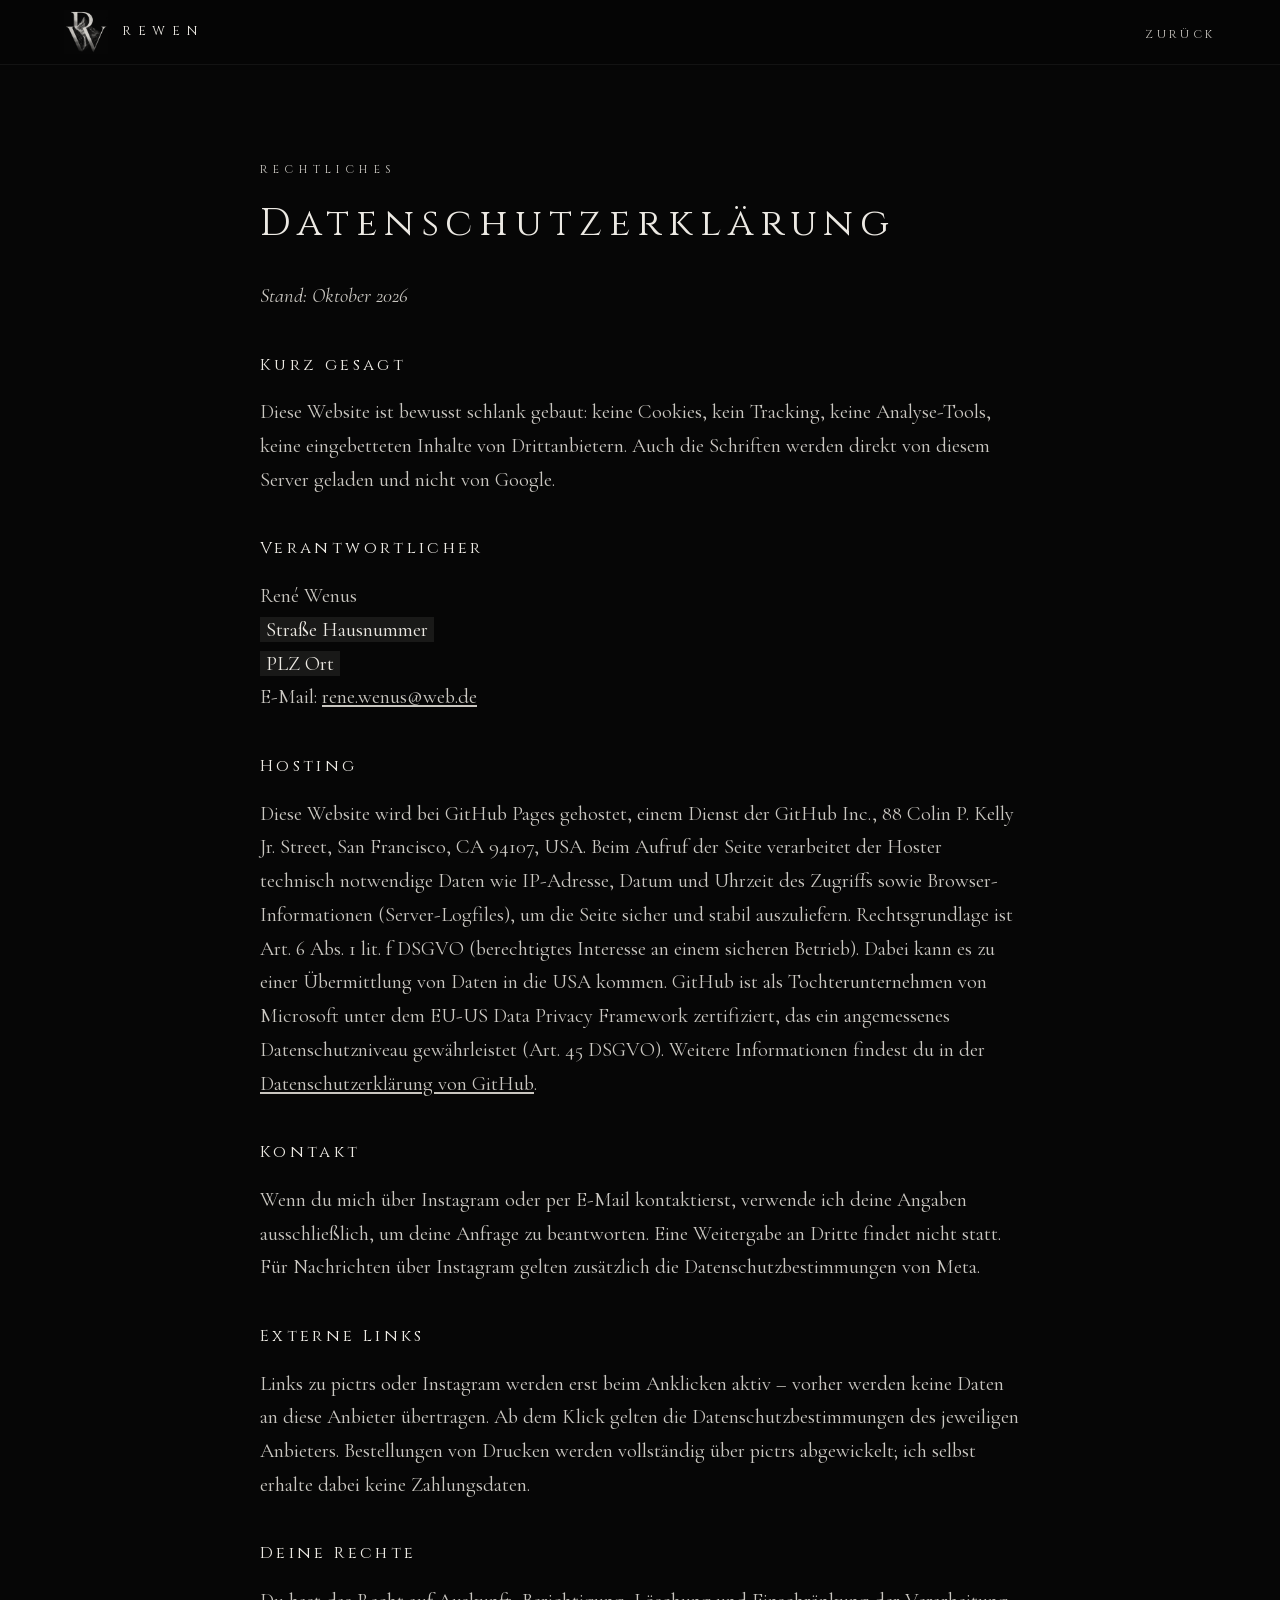
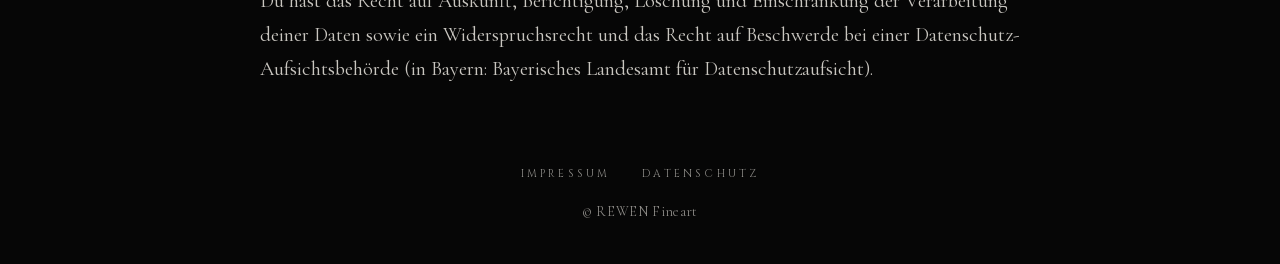
==== datenschutz.html @ 5b5798c5 "REWEN Fineart Website – erste Version Co-Authored-By: Claude Opus 5.5 <noreply@anthropic.com>" ====
<!doctype html>
<html lang="de">
<head>
  <meta charset="utf-8">
  <meta name="viewport" content="width=device-width, initial-scale=1">
  <title>Datenschutz – REWEN Fineart</title>
  <meta name="robots" content="noindex">
  <link rel="icon" href="favicon.png" type="image/png">
  <link rel="stylesheet" href="assets/css/style.css">
</head>
<body>
  <header class="nav scrolled">
    <a class="nav__brand" href="index.html" aria-label="Zur Startseite">
      <img src="assets/img/monogram.png" alt="" width="44" height="44"><span>REWEN</span>
    </a>
    <ul class="nav__links" style="position:static;opacity:1;pointer-events:auto;flex-direction:row;background:none">
      <li><a href="index.html">Zurück</a></li>
    </ul>
  </header>
  <main class="legal">
    <p class="eyebrow">Rechtliches</p>
    <h1>Datenschutz&shy;erklärung</h1>
    <p><em>Stand: Oktober 2026</em></p>
    <h2>Kurz gesagt</h2>
    <p>Diese Website ist bewusst schlank gebaut: keine Cookies, kein Tracking, keine Analyse-Tools, keine eingebetteten Inhalte von Drittanbietern. Auch die Schriften werden direkt von diesem Server geladen und nicht von Google.</p>
    <h2>Verantwortlicher</h2>
    <p>René Wenus<br><span class="todo">Straße Hausnummer</span><br><span class="todo">PLZ Ort</span><br>E-Mail: <a href="mailto:rene.wenus@web.de">rene.wenus@web.de</a></p>
    <h2>Hosting</h2>
    <p>Diese Website wird bei GitHub Pages gehostet, einem Dienst der GitHub Inc., 88 Colin P. Kelly Jr. Street, San Francisco, CA 94107, USA. Beim Aufruf der Seite verarbeitet der Hoster technisch notwendige Daten wie IP-Adresse, Datum und Uhrzeit des Zugriffs sowie Browser-Informationen (Server-Logfiles), um die Seite sicher und stabil auszuliefern. Rechtsgrundlage ist Art. 6 Abs. 1 lit. f DSGVO (berechtigtes Interesse an einem sicheren Betrieb). Dabei kann es zu einer Übermittlung von Daten in die USA kommen. GitHub ist als Tochterunternehmen von Microsoft unter dem EU-US Data Privacy Framework zertifiziert, das ein angemessenes Datenschutzniveau gewährleistet (Art. 45 DSGVO). Weitere Informationen findest du in der <a href="https://docs.github.com/de/site-policy/privacy-policies/github-general-privacy-statement" target="_blank" rel="noopener">Datenschutzerklärung von GitHub</a>.</p>
    <h2>Kontakt</h2>
    <p>Wenn du mich über Instagram oder per E-Mail kontaktierst, verwende ich deine Angaben ausschließlich, um deine Anfrage zu beantworten. Eine Weitergabe an Dritte findet nicht statt. Für Nachrichten über Instagram gelten zusätzlich die Datenschutzbestimmungen von Meta.</p>
    <h2>Externe Links</h2>
    <p>Links zu pictrs oder Instagram werden erst beim Anklicken aktiv – vorher werden keine Daten an diese Anbieter übertragen. Ab dem Klick gelten die Datenschutzbestimmungen des jeweiligen Anbieters. Bestellungen von Drucken werden vollständig über pictrs abgewickelt; ich selbst erhalte dabei keine Zahlungsdaten.</p>
    <h2>Deine Rechte</h2>
    <p>Du hast das Recht auf Auskunft, Berichtigung, Löschung und Einschränkung der Verarbeitung deiner Daten sowie ein Widerspruchsrecht und das Recht auf Beschwerde bei einer Datenschutz-Aufsichtsbehörde (in Bayern: Bayerisches Landesamt für Datenschutzaufsicht).</p>
  </main>
  <footer>
    <nav aria-label="Rechtliches"><a href="impressum.html">Impressum</a><a href="datenschutz.html">Datenschutz</a></nav>
    <small>© REWEN Fineart</small>
  </footer>
</body>
</html>
---- assets/css/style.css ----
/* ============================================================
   REWEN FINEART – Stylesheet
   Farbwelt & Typo orientieren sich am Logo:
   tiefes Schwarz, silbriges Weiß, römische Versalien mit Luft.
   ============================================================ */

@font-face {
  font-family: "Cinzel";
  src: url("../fonts/cinzel.woff2") format("woff2");
  font-weight: 400 900;
  font-display: swap;
}
@font-face {
  font-family: "Cormorant";
  src: url("../fonts/cormorant.woff2") format("woff2");
  font-weight: 300 700;
  font-display: swap;
}
@font-face {
  font-family: "Cormorant";
  src: url("../fonts/cormorant-italic.woff2") format("woff2");
  font-weight: 300 700;
  font-style: italic;
  font-display: swap;
}

:root {
  --black: #060606;
  --coal: #0e0e0e;
  --stone: #1a1a1a;
  --mist: #8c8a86;
  --silver: #c9c6c0;
  --white: #ece9e3;
  --line: rgba(236, 233, 227, 0.18);
  --display: "Cinzel", "Trajan Pro", Georgia, serif;
  --serif: "Cormorant", Georgia, "Times New Roman", serif;
  --gutter: clamp(16px, 5vw, 72px);
  --ease: cubic-bezier(0.22, 0.61, 0.36, 1);
}

*, *::before, *::after { box-sizing: border-box; }

html { scroll-behavior: smooth; -webkit-text-size-adjust: 100%; }

body {
  margin: 0;
  background: var(--black);
  color: var(--silver);
  font-family: var(--serif);
  font-size: clamp(1.1rem, 0.35vw + 1rem, 1.3rem);
  line-height: 1.65;
  font-weight: 400;
  -webkit-font-smoothing: antialiased;
  overflow-x: hidden;
}

img { display: block; max-width: 100%; height: auto; }
a { color: inherit; }
::selection { background: var(--white); color: var(--black); }

:focus-visible { outline: 1px solid var(--white); outline-offset: 4px; }

.skip {
  position: absolute; left: -9999px; top: 0;
  background: var(--white); color: var(--black); padding: .5rem 1rem; z-index: 200;
}
.skip:focus { left: 1rem; top: 1rem; }

/* ---------- Typo-Bausteine ---------- */

.eyebrow {
  font-family: var(--display);
  font-size: 0.72rem;
  letter-spacing: 0.45em;
  text-transform: uppercase;
  color: var(--mist);
  margin: 0 0 1.4rem;
}

h1, h2, h3 {
  font-family: var(--display);
  font-weight: 400;
  color: var(--white);
  letter-spacing: 0.18em;
  line-height: 1.2;
  margin: 0;
}

h2 { font-size: clamp(1.6rem, 3vw + 0.6rem, 2.8rem); }

/* Trennlinie mit Raute – wie unter "REWEN" im Logo */
.rule {
  display: flex;
  align-items: center;
  gap: 10px;
  width: min(420px, 80%);
  margin: 1.8rem auto;
  color: var(--line);
}
.rule::before, .rule::after {
  content: ""; flex: 1; height: 1px;
  background: linear-gradient(90deg, transparent, var(--line));
}
.rule::after { background: linear-gradient(90deg, var(--line), transparent); }
.rule span {
  width: 7px; height: 7px; transform: rotate(45deg);
  border: 1px solid rgba(236, 233, 227, 0.45);
}
.rule.left { margin-left: 0; }
.rule.left::before { display: none; }

.btn {
  display: inline-flex;
  align-items: center;
  gap: .9em;
  font-family: var(--display);
  font-size: 0.78rem;
  letter-spacing: 0.32em;
  text-transform: uppercase;
  text-decoration: none;
  color: var(--white);
  padding: 1.05em 2.1em;
  border: 1px solid var(--line);
  background: transparent;
  transition: background .5s var(--ease), color .5s var(--ease), border-color .5s var(--ease);
  cursor: pointer;
}
.btn:hover { background: var(--white); color: var(--black); border-color: var(--white); }
.btn svg { width: 1em; height: 1em; transition: transform .5s var(--ease); }
.btn:hover svg { transform: translateX(4px); }

/* ---------- Navigation ---------- */

.nav {
  position: fixed;
  inset: 0 0 auto 0;
  z-index: 50;
  display: flex;
  align-items: center;
  justify-content: space-between;
  padding: 18px var(--gutter);
  transition: background .6s var(--ease), padding .6s var(--ease), border-color .6s;
  border-bottom: 1px solid transparent;
}
.nav.scrolled {
  background: rgba(6, 6, 6, 0.86);
  backdrop-filter: blur(12px);
  -webkit-backdrop-filter: blur(12px);
  padding-top: 10px; padding-bottom: 10px;
  border-color: rgba(236, 233, 227, 0.06);
}
.nav__brand { display: flex; align-items: center; gap: 14px; text-decoration: none; }
.nav__brand img { width: 44px; height: 44px; mix-blend-mode: screen; }
.nav__brand span {
  font-family: var(--display); font-size: .82rem; letter-spacing: .5em; color: var(--white);
  opacity: 0; transform: translateX(-6px); transition: opacity .6s, transform .6s var(--ease);
}
.nav.scrolled .nav__brand span { opacity: 1; transform: none; }

.nav__links { display: flex; gap: clamp(1.2rem, 3vw, 2.6rem); list-style: none; margin: 0; padding: 0; }
.nav__links a {
  font-family: var(--display);
  font-size: .72rem;
  letter-spacing: .32em;
  text-transform: uppercase;
  text-decoration: none;
  color: var(--silver);
  position: relative;
  padding: 6px 0;
}
.nav__links a::after {
  content: ""; position: absolute; left: 0; right: 0; bottom: 0; height: 1px;
  background: var(--white); transform: scaleX(0); transform-origin: left;
  transition: transform .5s var(--ease);
}
.nav__links a:hover { color: var(--white); }
.nav__links a:hover::after { transform: scaleX(1); }

.nav__toggle {
  display: none; background: none; border: 0; padding: 10px; cursor: pointer; color: var(--white);
}
.nav__toggle span { display: block; width: 26px; height: 1px; background: currentColor; margin: 6px 0; transition: transform .4s var(--ease), opacity .3s; }
.nav.open .nav__toggle span:nth-child(1) { transform: translateY(3.5px) rotate(45deg); }
.nav.open .nav__toggle span:nth-child(2) { transform: translateY(-3.5px) rotate(-45deg); }

@media (max-width: 760px) {
  .nav__toggle { display: block; z-index: 2; }
  .nav__links {
    position: fixed; inset: 0; flex-direction: column; align-items: center; justify-content: center;
    gap: 2.4rem; background: rgba(6, 6, 6, 0.97);
    opacity: 0; pointer-events: none; transition: opacity .5s var(--ease);
  }
  .nav__links a { font-size: .95rem; }
  .nav.open .nav__links { opacity: 1; pointer-events: auto; }
  .nav.open .nav__brand span { opacity: 1; transform: none; }
}

/* ---------- Hero ---------- */

.hero {
  position: relative;
  min-height: 100svh;
  display: grid;
  place-items: center;
  overflow: hidden;
  isolation: isolate;
}
.hero__bg {
  position: absolute; inset: -4% 0;
  z-index: -2;
}
.hero__bg img {
  width: 100%; height: 100%; object-fit: cover; object-position: center 40%;
  /* Nur das Startbild wird bewusst abgedunkelt (S/W-Version, siehe prepare.py --hero),
     damit das Logo zur Geltung kommt. Galeriebilder bleiben unangetastet. */
  filter: brightness(.55) contrast(1.08);
  transform: scale(1.08);
  animation: heroIn 3.2s var(--ease) forwards;
}
@keyframes heroIn { to { transform: scale(1); } }
.hero::before {
  content: ""; position: absolute; inset: 0; z-index: -1;
  background:
    radial-gradient(ellipse at center, rgba(6,6,6,.15) 0%, rgba(6,6,6,.7) 75%),
    linear-gradient(180deg, rgba(6,6,6,.4) 0%, transparent 30%, transparent 65%, var(--black) 100%);
}
.hero__content { text-align: center; padding: 120px var(--gutter) 80px; }
.hero__logo {
  width: clamp(240px, 38vw, 470px);
  margin: 0 auto;
  mix-blend-mode: screen;          /* Logo-Schwarz verschmilzt mit dem Foto */
  opacity: 0;
  animation: fadeUp 1.8s .5s var(--ease) forwards;
}
.hero__claim {
  font-style: italic;
  font-weight: 300;
  font-size: clamp(1.15rem, 1vw + .9rem, 1.55rem);
  color: var(--silver);
  margin: .4rem 0 0;
  opacity: 0;
  animation: fadeUp 1.6s 1.3s var(--ease) forwards;
}
.hero__scroll {
  position: absolute; bottom: 28px; left: 50%; transform: translateX(-50%);
  display: flex; flex-direction: column; align-items: center; gap: 12px;
  font-family: var(--display); font-size: .62rem; letter-spacing: .45em; color: var(--mist);
  text-decoration: none; text-transform: uppercase;
  opacity: 0; animation: fadeIn 1.5s 2.2s forwards;
}
.hero__scroll i {
  display: block; width: 1px; height: 54px;
  background: linear-gradient(var(--white), transparent);
  animation: drip 2.4s ease-in-out infinite;
  transform-origin: top;
}
@keyframes drip { 0% { transform: scaleY(0); } 50% { transform: scaleY(1); } 100% { transform: scaleY(1); opacity: 0; } }
@keyframes fadeUp { from { opacity: 0; transform: translateY(24px); } to { opacity: 1; transform: none; } }
@keyframes fadeIn { to { opacity: 1; } }

/* ---------- Sections ---------- */

section { padding: clamp(80px, 12vw, 160px) var(--gutter); }

.intro { text-align: center; max-width: 900px; margin: 0 auto; }
.intro blockquote {
  margin: 0;
  font-style: italic;
  font-weight: 300;
  font-size: clamp(1.5rem, 2.2vw + .8rem, 2.5rem);
  line-height: 1.4;
  color: var(--white);
}
.intro p { color: var(--mist); max-width: 620px; margin: 0 auto; }

.section-head { text-align: center; margin-bottom: clamp(48px, 7vw, 90px); }

/* ---------- Galerie ---------- */

.filters { display: flex; justify-content: center; flex-wrap: wrap; gap: .6rem 2rem; margin-top: 2rem; }
.filters button {
  background: none; border: 0; cursor: pointer; padding: 6px 0;
  font-family: var(--display); font-size: .7rem; letter-spacing: .35em; text-transform: uppercase;
  color: var(--mist); border-bottom: 1px solid transparent; transition: color .4s, border-color .4s;
}
.filters button:hover { color: var(--white); }
.filters button[aria-pressed="true"] { color: var(--white); border-color: var(--white); }

.gallery {
  display: grid;
  grid-template-columns: repeat(3, minmax(0, 1fr));
  gap: clamp(14px, 2vw, 28px);
  align-items: start;
  grid-auto-flow: dense;   /* keine Lücken vor Panoramen */
  max-width: 1500px;
  margin: 0 auto;
}
.tile {
  position: relative;
  overflow: hidden;
  background: var(--stone);
  display: block;
  width: 100%;
  border: 0; padding: 0;
  text-align: left;
  color: inherit; font: inherit;
}
.tile.hidden { display: none; }
.tile--wide { grid-column: 1 / -1; }
@media (max-width: 900px) { .gallery { grid-template-columns: repeat(2, minmax(0, 1fr)); } }
@media (max-width: 560px) { .gallery { grid-template-columns: 1fr; } }
.tile img {
  width: 100%; height: auto;
  transition: transform 1.4s var(--ease);
  -webkit-user-drag: none; user-select: none;
}
.tile::after {
  content: ""; position: absolute; inset: 0; pointer-events: none;
  background: linear-gradient(transparent 40%, rgba(6,6,6,.8));
  opacity: 0; transition: opacity .8s var(--ease);
}
.tile:hover img, .tile:focus-visible img { transform: scale(1.03); }
.tile:hover::after, .tile:focus-visible::after { opacity: 1; }
.tile figcaption {
  position: absolute; inset: auto 0 0 0; z-index: 1;
  padding: 2rem 1.6rem 1.5rem;
  opacity: 0; transform: translateY(10px);
  transition: opacity .7s var(--ease), transform .7s var(--ease);
}
.tile:hover figcaption, .tile:focus-visible figcaption { opacity: 1; transform: none; }
.tile figcaption strong {
  display: block; font-family: var(--display); font-weight: 400;
  font-size: .95rem; letter-spacing: .25em; color: var(--white); text-transform: uppercase;
}
.tile figcaption em { font-size: 1rem; color: var(--silver); }
.tile__more {
  display: block; margin-top: .7rem;
  font-family: var(--display); font-size: .62rem; letter-spacing: .32em; text-transform: uppercase; color: var(--white);
}
@media (hover: none) {
  .tile figcaption { opacity: 1; transform: none; }
  .tile::after { opacity: 1; }
}

/* ---------- Statement / Parallax-Band ---------- */

.band {
  position: relative;
  min-height: 70vh;
  display: grid; place-items: center;
  text-align: center;
  overflow: hidden;
  isolation: isolate;
}
.band__bg {
  position: absolute; inset: -20% 0; z-index: -2;
  background-size: cover; background-position: center;
  will-change: transform;
}
.band::before {
  content: ""; position: absolute; inset: 0; z-index: -1;
  background: linear-gradient(var(--black), rgba(6,6,6,.6) 25%, rgba(6,6,6,.6) 75%, var(--black));
}
.band p {
  font-family: var(--display);
  font-size: clamp(1.1rem, 2.4vw + .4rem, 2.2rem);
  letter-spacing: .32em;
  line-height: 1.7;
  color: var(--white);
  margin: 0; max-width: 1000px;
}

/* ---------- Über mich ---------- */

.about {
  display: grid;
  grid-template-columns: minmax(0, 5fr) minmax(0, 6fr);
  gap: clamp(40px, 7vw, 110px);
  align-items: center;
  max-width: 1300px;
  margin: 0 auto;
}
.about__img { position: relative; }
.about__img img { width: 100%; }
.about__img::after {
  content: ""; position: absolute; inset: 18px -18px -18px 18px;
  border: 1px solid var(--line); z-index: -1;
}
.about__text h2 { margin-bottom: .2rem; }
.about__text p { margin: 0 0 1.2em; }
.about__text p.lead { font-size: 1.35em; font-style: italic; color: var(--white); font-weight: 300; line-height: 1.45; }
.facts {
  list-style: none; padding: 0; margin: 2.4rem 0 0;
  display: grid; grid-template-columns: repeat(2, minmax(0, 1fr)); gap: 1.4rem 2rem;
  border-top: 1px solid var(--line); padding-top: 2rem;
}
.facts li span {
  display: block; font-family: var(--display); font-size: .64rem; letter-spacing: .38em;
  text-transform: uppercase; color: var(--mist); margin-bottom: .2rem;
}
.facts li { color: var(--white); line-height: 1.35; }

@media (max-width: 860px) {
  .about { grid-template-columns: 1fr; }
  .about__img { max-width: 440px; margin: 0 auto 1rem; width: calc(100% - 18px); }
}
@media (max-width: 420px) { .facts { grid-template-columns: 1fr; } }

/* ---------- Shop ---------- */

.shop {
  text-align: center;
  background: var(--coal);
  border-top: 1px solid rgba(236,233,227,.06);
  border-bottom: 1px solid rgba(236,233,227,.06);
}
.shop p { max-width: 640px; margin: 0 auto 2.6rem; }
.shop__perks {
  display: flex; justify-content: center; flex-wrap: wrap; gap: 1rem 3rem;
  list-style: none; padding: 0; margin: 0 0 3rem;
  font-family: var(--display); font-size: .7rem; letter-spacing: .3em; text-transform: uppercase; color: var(--mist);
}

/* ---------- Kontakt ---------- */

.contact { text-align: center; }
.contact p { max-width: 560px; margin: 0 auto 2.4rem; }
.contact__links { display: flex; justify-content: center; flex-wrap: wrap; gap: 1rem; }
.contact__links svg { width: 1.3em; height: 1.3em; }
.contact__links .btn:hover svg { transform: none; }

/* ---------- Footer ---------- */

footer {
  padding: 60px var(--gutter) 40px;
  text-align: center;
  font-size: .95rem;
  color: var(--mist);
}
footer img { width: 64px; margin: 0 auto 1.2rem; mix-blend-mode: screen; opacity: .8; }
footer nav { display: flex; justify-content: center; gap: 2rem; margin-bottom: 1rem; }
footer a {
  font-family: var(--display); font-size: .66rem; letter-spacing: .3em; text-transform: uppercase;
  text-decoration: none; color: var(--mist);
}
footer a:hover { color: var(--white); }
footer small { font-size: .85rem; letter-spacing: .05em; }

/* ---------- Werk-Detailseite ---------- */

.werk {
  display: grid;
  grid-template-columns: minmax(0, 7fr) minmax(0, 5fr);
  gap: clamp(36px, 6vw, 100px);
  align-items: start;
  max-width: 1500px;
  margin: 0 auto;
  padding: 120px var(--gutter) clamp(60px, 8vw, 120px);
}
.werk__figure { margin: 0; position: sticky; top: 96px; }
.werk__zoom {
  display: block; width: 100%; padding: 0; border: 0; background: none; cursor: zoom-in;
}
.werk__zoom img {
  width: auto; max-width: 100%; max-height: calc(100svh - 140px); margin: 0 auto;
  box-shadow: 0 30px 80px rgba(0,0,0,.55);
  animation: fadeIn 1.2s var(--ease) both; opacity: 0;
}
.werk__info { padding-top: clamp(0px, 4vw, 60px); }
.werk__info h1 { font-size: clamp(1.8rem, 3vw + .6rem, 3rem); }
.werk__facts { margin: 0 0 2.4rem; display: grid; gap: .9rem; }
.werk__facts div { display: grid; grid-template-columns: 7.5rem 1fr; gap: 1rem; align-items: baseline; }
.werk__facts dt {
  font-family: var(--display); font-size: .64rem; letter-spacing: .34em; text-transform: uppercase; color: var(--mist);
}
.werk__facts dd { margin: 0; color: var(--white); }
.werk__story { border-top: 1px solid var(--line); padding-top: 2rem; margin-bottom: 2.6rem; }
.werk__story p { margin: 0 0 1.2em; }
.werk__story .eyebrow + p { font-size: 1.2em; font-style: italic; color: var(--white); line-height: 1.5; }

.pager {
  display: grid; grid-template-columns: 1fr auto 1fr; align-items: center; gap: 1rem;
  max-width: 1500px; margin: 0 auto; padding: 36px var(--gutter);
  border-top: 1px solid rgba(236,233,227,.08); border-bottom: 1px solid rgba(236,233,227,.08);
}
.pager a { text-decoration: none; }
.pager__link { display: flex; align-items: center; gap: 1.1rem; color: var(--white); font-family: var(--display); letter-spacing: .16em; font-size: .9rem; }
.pager__link.next { justify-content: flex-end; text-align: right; }
.pager__link img { width: 64px; height: 64px; object-fit: cover; opacity: .75; transition: opacity .5s; }
.pager__link:hover img { opacity: 1; }
.pager__link small { display: block; font-size: .6rem; letter-spacing: .34em; color: var(--mist); text-transform: uppercase; margin-bottom: .2rem; }
.pager__all {
  font-family: var(--display); font-size: .66rem; letter-spacing: .34em; text-transform: uppercase; color: var(--mist);
}
.pager__all:hover { color: var(--white); }

.werk--wide { grid-template-columns: minmax(0, 1fr); }
.werk--wide .werk__figure { position: static; }
.werk--wide .werk__info { max-width: 760px; padding-top: 0; }

@media (max-width: 900px) {
  .werk { grid-template-columns: 1fr; padding-top: 96px; }
  .werk__figure { position: static; }
  .werk__zoom img { max-height: 80svh; }
}
@media (max-width: 600px) {
  .pager { grid-template-columns: 1fr 1fr; }
  .pager__all { grid-column: 1 / -1; grid-row: 2; text-align: center; padding-top: .6rem; }
  .pager__link img { display: none; }
  .pager__link { font-size: .8rem; }
}

/* ---------- Lightbox ---------- */

.lightbox {
  position: fixed; inset: 0; z-index: 150;
  background: rgba(4, 4, 4, .97);
  display: grid; grid-template-rows: 1fr auto;
  opacity: 0; pointer-events: none; transition: opacity .5s var(--ease);
}
.lightbox.open { opacity: 1; pointer-events: auto; }
.lightbox__stage { display: grid; place-items: center; padding: 64px 70px 10px; min-height: 0; }
.lightbox__stage img {
  max-width: 100%; max-height: calc(100svh - 150px); object-fit: contain;
  box-shadow: 0 30px 80px rgba(0,0,0,.6);
  transition: opacity .35s var(--ease);
  user-select: none; -webkit-user-drag: none;
}
.lightbox__stage img.loading { opacity: 0; }
.lightbox__meta { text-align: center; padding: 14px 20px 26px; }
.lightbox__meta strong {
  display: block; font-family: var(--display); font-weight: 400; color: var(--white);
  letter-spacing: .3em; text-transform: uppercase; font-size: .9rem;
}
.lightbox__meta em { color: var(--mist); }
.lightbox__meta a { margin-left: .6em; color: var(--silver); font-style: italic; }
.lb-btn {
  position: absolute; background: none; border: 0; color: var(--silver); cursor: pointer;
  width: 56px; height: 56px; display: grid; place-items: center; transition: color .3s;
}
.lb-btn:hover { color: var(--white); }
.lb-btn svg { width: 26px; height: 26px; }
.lb-close { top: 10px; right: 10px; }
.lb-prev { left: 8px; top: 50%; transform: translateY(-50%); }
.lb-next { right: 8px; top: 50%; transform: translateY(-50%); }
.lb-count {
  position: absolute; top: 26px; left: 28px;
  font-family: var(--display); font-size: .68rem; letter-spacing: .3em; color: var(--mist);
}
@media (max-width: 600px) {
  .lightbox__stage { padding: 60px 8px 0; }
}

/* ---------- Scroll-Reveal ---------- */

.reveal { opacity: 0; transform: translateY(30px); transition: opacity 1.2s var(--ease), transform 1.2s var(--ease); }
.reveal.in { opacity: 1; transform: none; }

/* ---------- Rechtstexte ---------- */

.legal { max-width: 760px; margin: 0 auto; padding-top: 160px; }
.legal h1 { font-size: clamp(1.5rem, 3vw, 2.4rem); margin-bottom: 2rem; }
.legal h2 { font-size: 1.05rem; letter-spacing: .2em; margin: 2.6rem 0 .8rem; }
.legal p, .legal li { color: var(--silver); }
.legal .todo { background: rgba(236,233,227,.08); padding: 0 .3em; color: var(--white); }

@media (prefers-reduced-motion: reduce) {
  *, *::before, *::after { animation-duration: .01ms !important; animation-delay: 0s !important; transition-duration: .01ms !important; }
  .reveal { opacity: 1; transform: none; }
  html { scroll-behavior: auto; }
}
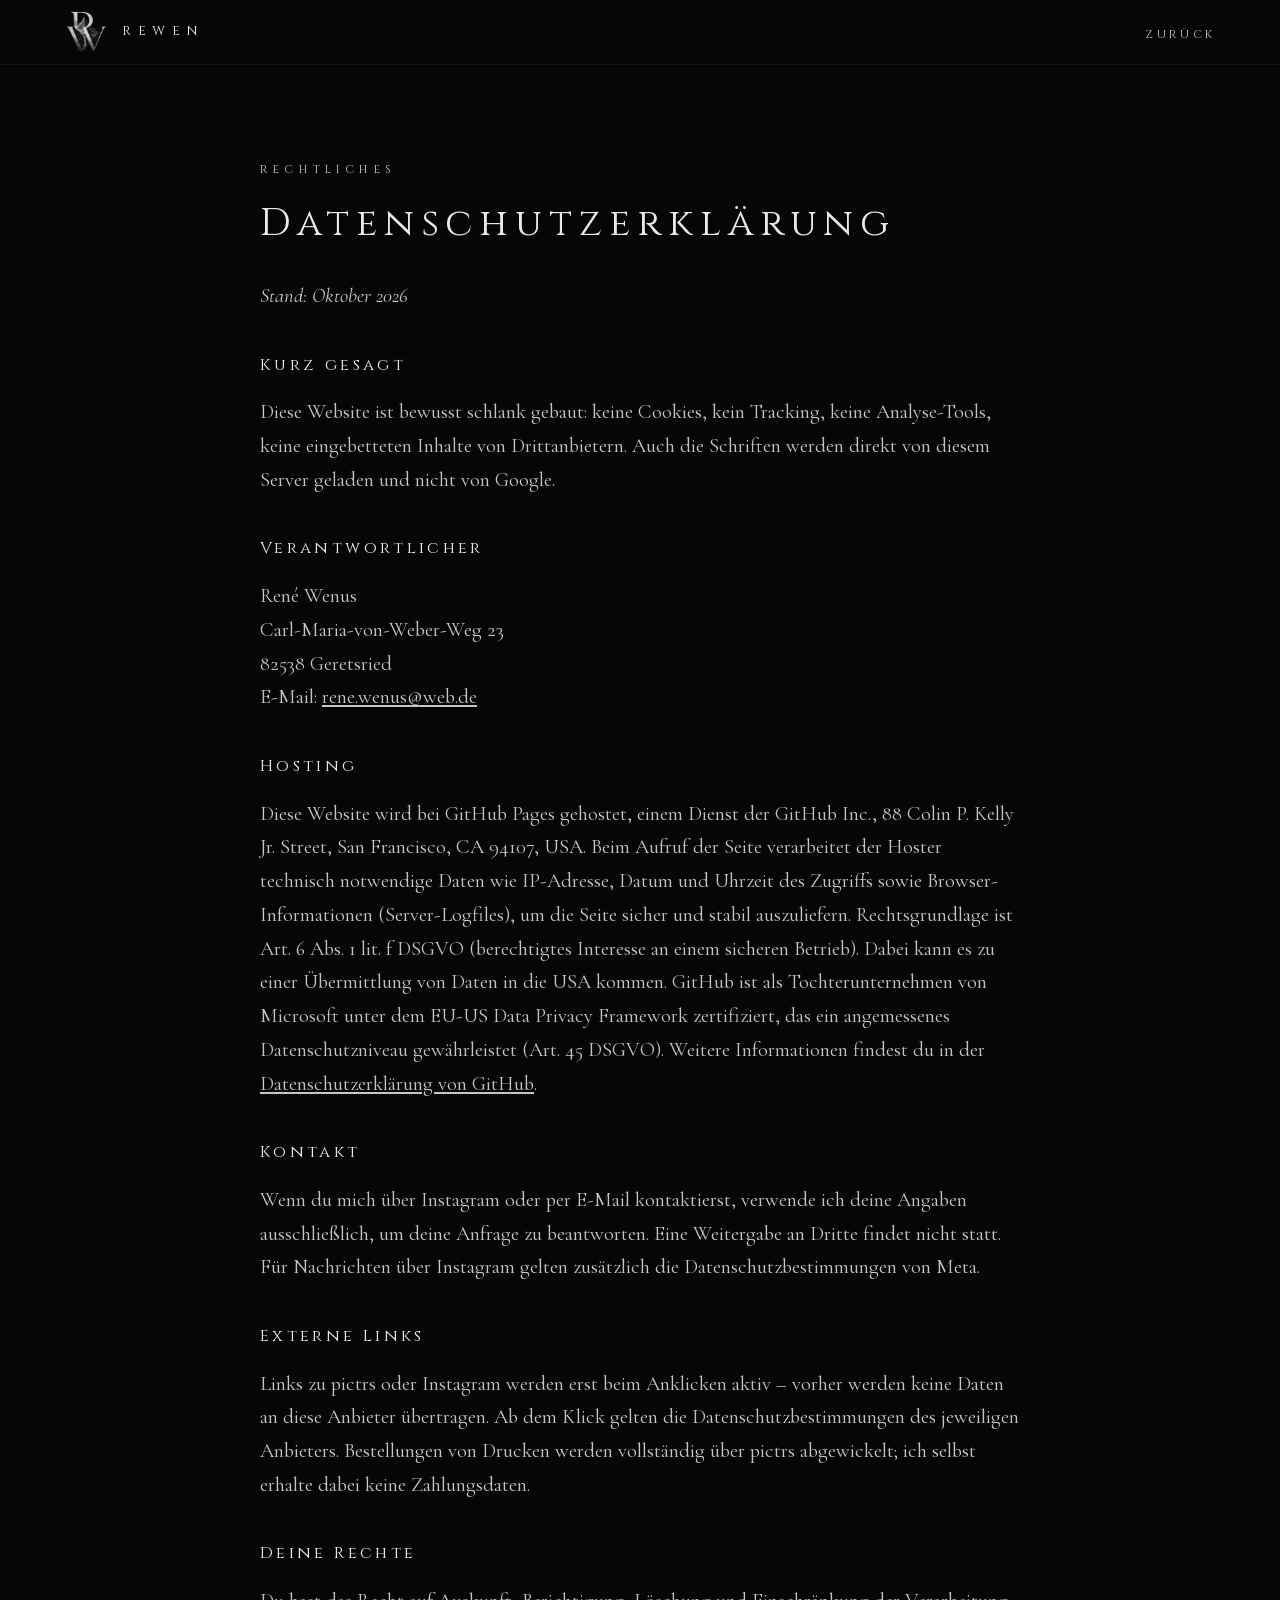
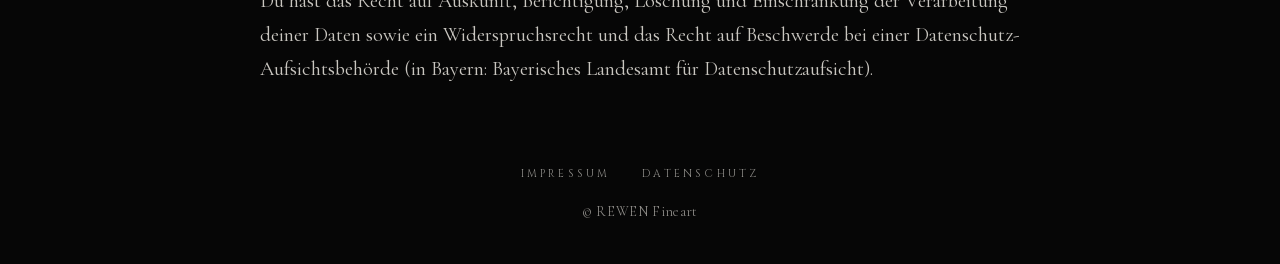
==== commit 7df2197a: "Anschrift in Impressum und Datenschutz ergänzt Co-Authored-By: Claude Opus 5.5 <noreply@anthropic.co" ====
--- a/datenschutz.html
+++ b/datenschutz.html
@@ -24,7 +24,7 @@
     <h2>Kurz gesagt</h2>
     <p>Diese Website ist bewusst schlank gebaut: keine Cookies, kein Tracking, keine Analyse-Tools, keine eingebetteten Inhalte von Drittanbietern. Auch die Schriften werden direkt von diesem Server geladen und nicht von Google.</p>
     <h2>Verantwortlicher</h2>
-    <p>René Wenus<br><span class="todo">Straße Hausnummer</span><br><span class="todo">PLZ Ort</span><br>E-Mail: <a href="mailto:rene.wenus@web.de">rene.wenus@web.de</a></p>
+    <p>René Wenus<br>Carl-Maria-von-Weber-Weg 23<br>82538 Geretsried<br>E-Mail: <a href="mailto:rene.wenus@web.de">rene.wenus@web.de</a></p>
     <h2>Hosting</h2>
     <p>Diese Website wird bei GitHub Pages gehostet, einem Dienst der GitHub Inc., 88 Colin P. Kelly Jr. Street, San Francisco, CA 94107, USA. Beim Aufruf der Seite verarbeitet der Hoster technisch notwendige Daten wie IP-Adresse, Datum und Uhrzeit des Zugriffs sowie Browser-Informationen (Server-Logfiles), um die Seite sicher und stabil auszuliefern. Rechtsgrundlage ist Art. 6 Abs. 1 lit. f DSGVO (berechtigtes Interesse an einem sicheren Betrieb). Dabei kann es zu einer Übermittlung von Daten in die USA kommen. GitHub ist als Tochterunternehmen von Microsoft unter dem EU-US Data Privacy Framework zertifiziert, das ein angemessenes Datenschutzniveau gewährleistet (Art. 45 DSGVO). Weitere Informationen findest du in der <a href="https://docs.github.com/de/site-policy/privacy-policies/github-general-privacy-statement" target="_blank" rel="noopener">Datenschutzerklärung von GitHub</a>.</p>
     <h2>Kontakt</h2>
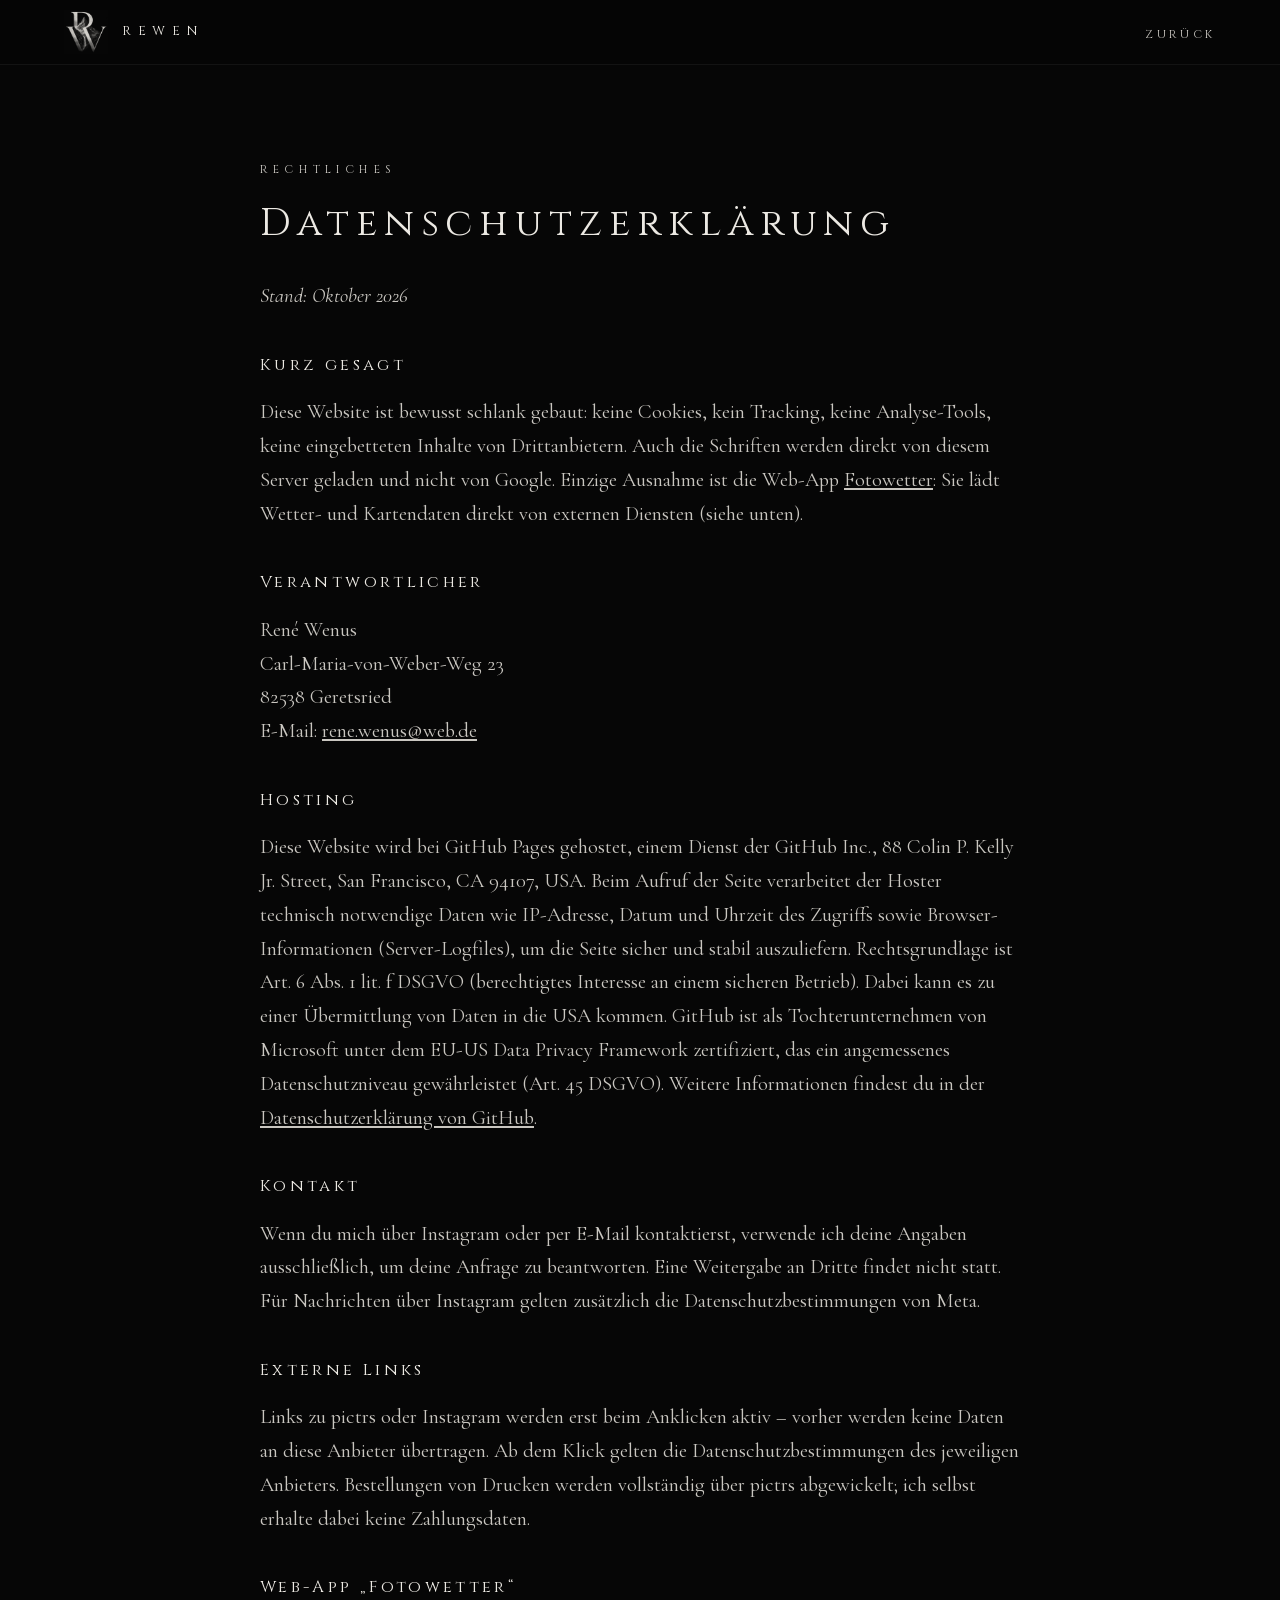
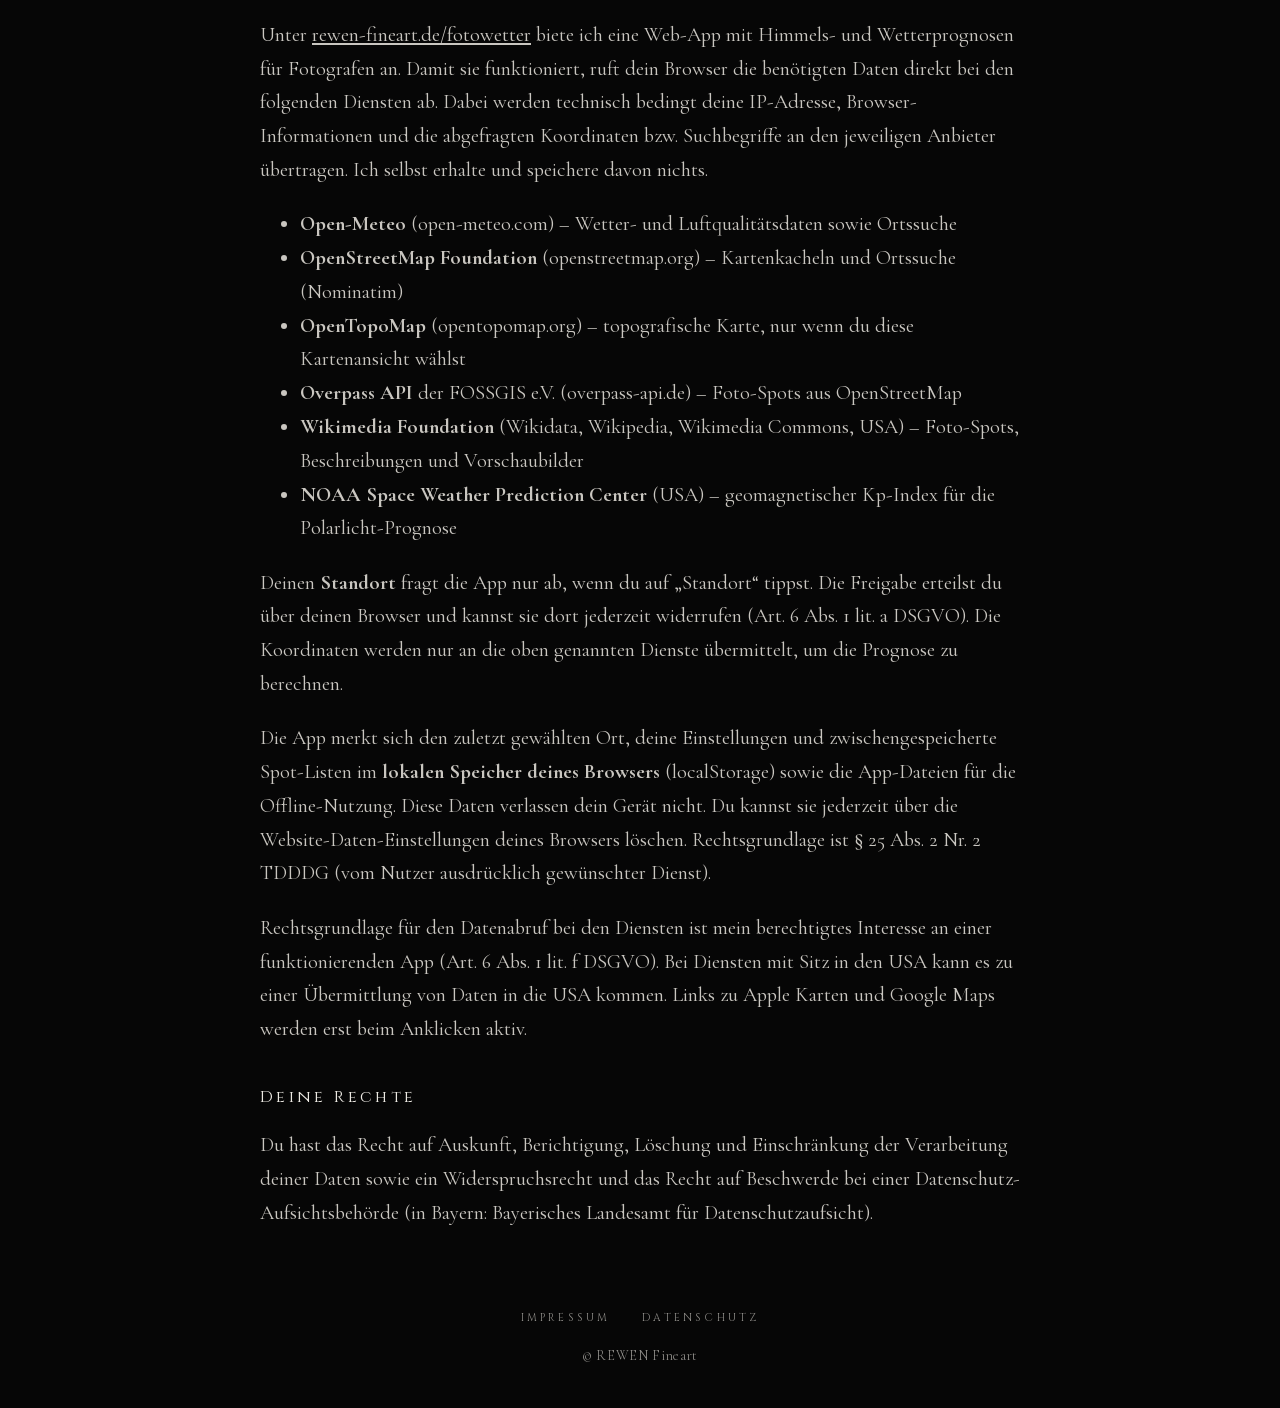
==== commit 198b4f18: "Fotowetter: Web-App für Himmelsprognosen unter /fotowetter, Datenschutzerklärung ergänzt Co-Authored" ====
--- a/datenschutz.html
+++ b/datenschutz.html
@@ -22,7 +22,7 @@
     <h1>Datenschutz&shy;erklärung</h1>
     <p><em>Stand: Oktober 2026</em></p>
     <h2>Kurz gesagt</h2>
-    <p>Diese Website ist bewusst schlank gebaut: keine Cookies, kein Tracking, keine Analyse-Tools, keine eingebetteten Inhalte von Drittanbietern. Auch die Schriften werden direkt von diesem Server geladen und nicht von Google.</p>
+    <p>Diese Website ist bewusst schlank gebaut: keine Cookies, kein Tracking, keine Analyse-Tools, keine eingebetteten Inhalte von Drittanbietern. Auch die Schriften werden direkt von diesem Server geladen und nicht von Google. Einzige Ausnahme ist die Web-App <a href="fotowetter/">Fotowetter</a>: Sie lädt Wetter- und Kartendaten direkt von externen Diensten (siehe unten).</p>
     <h2>Verantwortlicher</h2>
     <p>René Wenus<br>Carl-Maria-von-Weber-Weg 23<br>82538 Geretsried<br>E-Mail: <a href="mailto:rene.wenus@web.de">rene.wenus@web.de</a></p>
     <h2>Hosting</h2>
@@ -31,6 +31,19 @@
     <p>Wenn du mich über Instagram oder per E-Mail kontaktierst, verwende ich deine Angaben ausschließlich, um deine Anfrage zu beantworten. Eine Weitergabe an Dritte findet nicht statt. Für Nachrichten über Instagram gelten zusätzlich die Datenschutzbestimmungen von Meta.</p>
     <h2>Externe Links</h2>
     <p>Links zu pictrs oder Instagram werden erst beim Anklicken aktiv – vorher werden keine Daten an diese Anbieter übertragen. Ab dem Klick gelten die Datenschutzbestimmungen des jeweiligen Anbieters. Bestellungen von Drucken werden vollständig über pictrs abgewickelt; ich selbst erhalte dabei keine Zahlungsdaten.</p>
+    <h2 id="fotowetter">Web-App „Fotowetter“</h2>
+    <p>Unter <a href="fotowetter/">rewen-fineart.de/fotowetter</a> biete ich eine Web-App mit Himmels- und Wetterprognosen für Fotografen an. Damit sie funktioniert, ruft dein Browser die benötigten Daten direkt bei den folgenden Diensten ab. Dabei werden technisch bedingt deine IP-Adresse, Browser-Informationen und die abgefragten Koordinaten bzw. Suchbegriffe an den jeweiligen Anbieter übertragen. Ich selbst erhalte und speichere davon nichts.</p>
+    <ul>
+      <li><b>Open-Meteo</b> (open-meteo.com) – Wetter- und Luftqualitätsdaten sowie Ortssuche</li>
+      <li><b>OpenStreetMap Foundation</b> (openstreetmap.org) – Kartenkacheln und Ortssuche (Nominatim)</li>
+      <li><b>OpenTopoMap</b> (opentopomap.org) – topografische Karte, nur wenn du diese Kartenansicht wählst</li>
+      <li><b>Overpass API</b> der FOSSGIS e.V. (overpass-api.de) – Foto-Spots aus OpenStreetMap</li>
+      <li><b>Wikimedia Foundation</b> (Wikidata, Wikipedia, Wikimedia Commons, USA) – Foto-Spots, Beschreibungen und Vorschaubilder</li>
+      <li><b>NOAA Space Weather Prediction Center</b> (USA) – geomagnetischer Kp-Index für die Polarlicht-Prognose</li>
+    </ul>
+    <p>Deinen <b>Standort</b> fragt die App nur ab, wenn du auf „Standort“ tippst. Die Freigabe erteilst du über deinen Browser und kannst sie dort jederzeit widerrufen (Art. 6 Abs. 1 lit. a DSGVO). Die Koordinaten werden nur an die oben genannten Dienste übermittelt, um die Prognose zu berechnen.</p>
+    <p>Die App merkt sich den zuletzt gewählten Ort, deine Einstellungen und zwischengespeicherte Spot-Listen im <b>lokalen Speicher deines Browsers</b> (localStorage) sowie die App-Dateien für die Offline-Nutzung. Diese Daten verlassen dein Gerät nicht. Du kannst sie jederzeit über die Website-Daten-Einstellungen deines Browsers löschen. Rechtsgrundlage ist § 25 Abs. 2 Nr. 2 TDDDG (vom Nutzer ausdrücklich gewünschter Dienst).</p>
+    <p>Rechtsgrundlage für den Datenabruf bei den Diensten ist mein berechtigtes Interesse an einer funktionierenden App (Art. 6 Abs. 1 lit. f DSGVO). Bei Diensten mit Sitz in den USA kann es zu einer Übermittlung von Daten in die USA kommen. Links zu Apple Karten und Google Maps werden erst beim Anklicken aktiv.</p>
     <h2>Deine Rechte</h2>
     <p>Du hast das Recht auf Auskunft, Berichtigung, Löschung und Einschränkung der Verarbeitung deiner Daten sowie ein Widerspruchsrecht und das Recht auf Beschwerde bei einer Datenschutz-Aufsichtsbehörde (in Bayern: Bayerisches Landesamt für Datenschutzaufsicht).</p>
   </main>
--- a/assets/css/style.css
+++ b/assets/css/style.css
@@ -287,11 +287,10 @@
 .filters button[aria-pressed="true"] { color: var(--white); border-color: var(--white); }
 
 .gallery {
-  display: grid;
-  grid-template-columns: repeat(3, minmax(0, 1fr));
-  gap: clamp(14px, 2vw, 28px);
-  align-items: start;
-  grid-auto-flow: dense;   /* keine Lücken vor Panoramen */
+  display: flex;
+  flex-wrap: wrap;
+  justify-content: center;
+  gap: clamp(10px, 1.6vw, 22px);
   max-width: 1500px;
   margin: 0 auto;
 }
@@ -306,11 +305,9 @@
   color: inherit; font: inherit;
 }
 .tile.hidden { display: none; }
-.tile--wide { grid-column: 1 / -1; }
-@media (max-width: 900px) { .gallery { grid-template-columns: repeat(2, minmax(0, 1fr)); } }
-@media (max-width: 560px) { .gallery { grid-template-columns: 1fr; } }
+.tile { flex: none; }
 .tile img {
-  width: 100%; height: auto;
+  width: 100%; height: 100%;
   transition: transform 1.4s var(--ease);
   -webkit-user-drag: none; user-select: none;
 }
@@ -382,6 +379,14 @@
 }
 .about__img { position: relative; }
 .about__img img { width: 100%; }
+.about__img .about__inset {
+  position: absolute;
+  width: 42%;
+  left: -12%;
+  top: -8%;
+  border: 6px solid var(--black);
+  box-shadow: 0 24px 60px rgba(0,0,0,.6);
+}
 .about__img::after {
   content: ""; position: absolute; inset: 18px -18px -18px 18px;
   border: 1px solid var(--line); z-index: -1;
@@ -402,7 +407,8 @@
 
 @media (max-width: 860px) {
   .about { grid-template-columns: 1fr; }
-  .about__img { max-width: 440px; margin: 0 auto 1rem; width: calc(100% - 18px); }
+  .about__img { max-width: 440px; margin: 2.5rem auto 2rem; width: calc(100% - 18px); }
+  .about__img .about__inset { left: -4%; width: 38%; }
 }
 @media (max-width: 420px) { .facts { grid-template-columns: 1fr; } }
 
